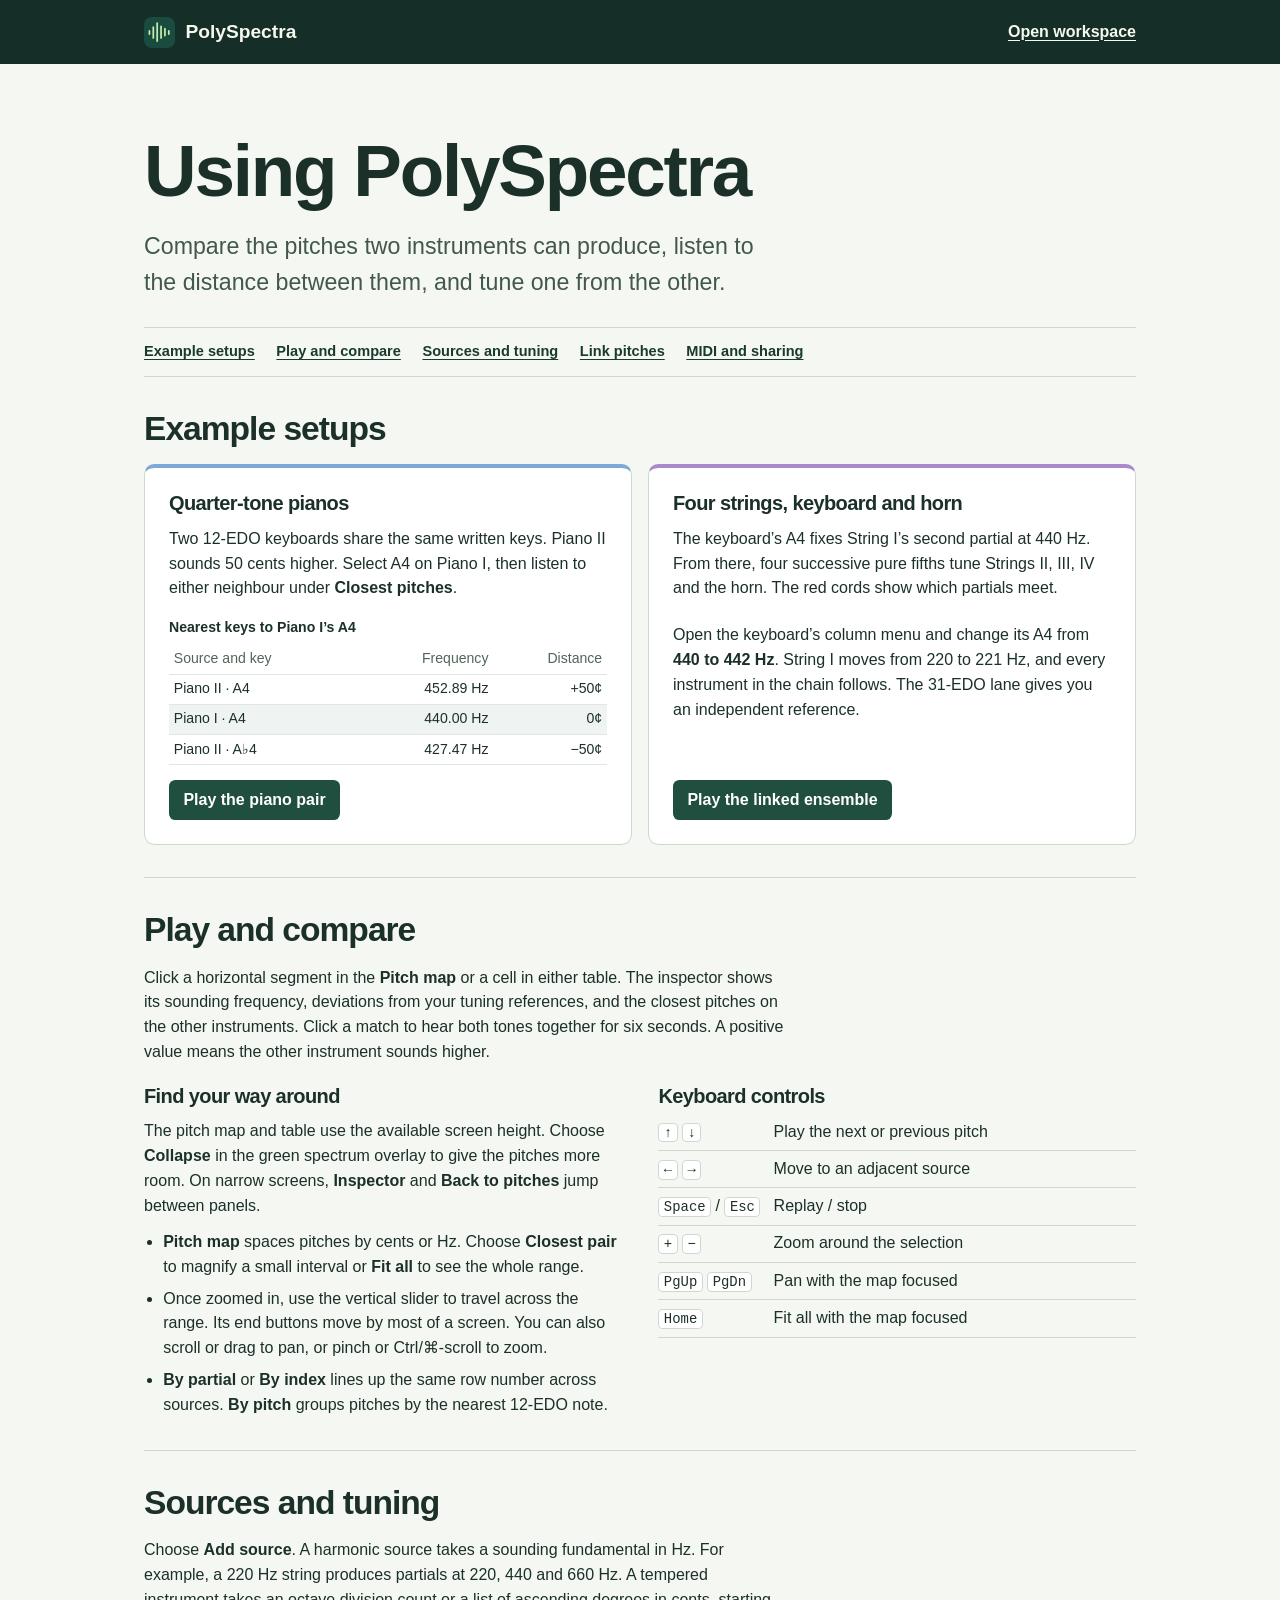
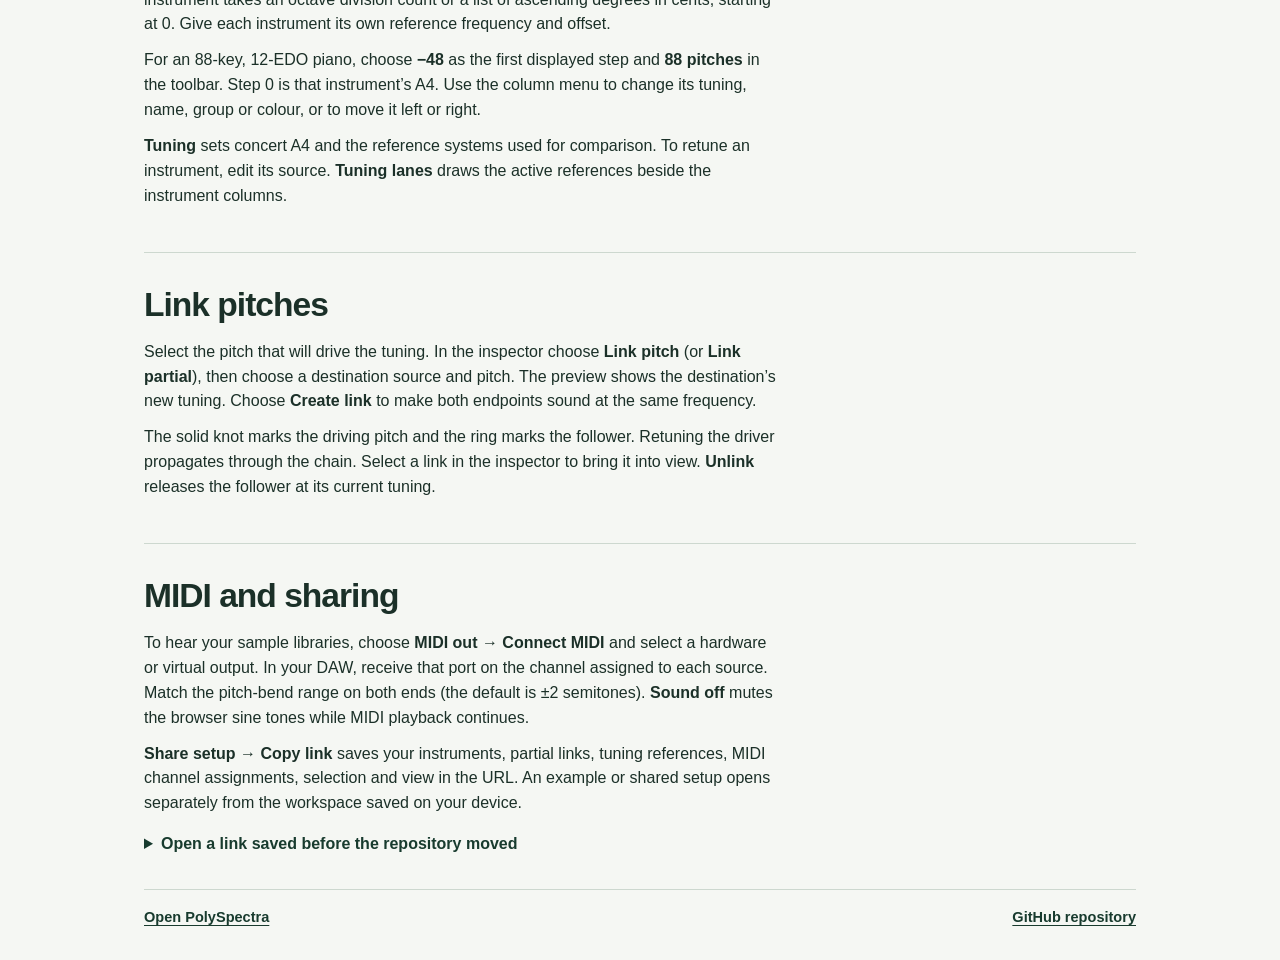
==== docs/index.html @ ae0e30a5 "Adapt the pitch workspace to the screen and publish a guide with linked examples" ====
<!doctype html>
<html lang="en">
  <head>
    <meta charset="utf-8" />
    <meta name="viewport" content="width=device-width, initial-scale=1" />
    <meta name="theme-color" content="#152e27" />
    <title>PolySpectra · User guide</title>
    <link rel="icon" href="../mark.svg" type="image/svg+xml" />
    <link rel="stylesheet" href="./guide.css" />
  </head>
  <body>
    <header>
      <nav aria-label="PolySpectra">
        <a class="brand" href="../"
          ><img src="../mark.svg" width="31" height="31" alt="" />PolySpectra</a
        ><a class="open" href="../">Open workspace</a>
      </nav>
    </header>
    <main>
      <h1>Using PolySpectra</h1>
      <p class="intro">
        Compare the pitches two instruments can produce, listen to the distance
        between them, and tune one from the other.
      </p>
      <nav class="contents" aria-label="On this page">
        <a href="#examples">Example setups</a
        ><a href="#play">Play and compare</a
        ><a href="#sources">Sources and tuning</a
        ><a href="#links">Link pitches</a><a href="#midi">MIDI and sharing</a>
      </nav>
      <section id="examples">
        <h2>Example setups</h2>
        <div class="examples">
          <article class="example">
            <h3>Quarter-tone pianos</h3>
            <p>
              Two 12-EDO keyboards share the same written keys. Piano II sounds
              50 cents higher. Select A4 on Piano I, then listen to either
              neighbour under <b>Closest pitches</b>.
            </p>
            <table>
              <caption>
                Nearest keys to Piano I’s A4
              </caption>
              <thead>
                <tr>
                  <th>Source and key</th>
                  <th>Frequency</th>
                  <th>Distance</th>
                </tr>
              </thead>
              <tbody>
                <tr>
                  <td>Piano II · A4</td>
                  <td>452.89 Hz</td>
                  <td>+50¢</td>
                </tr>
                <tr class="reference">
                  <td>Piano I · A4</td>
                  <td>440.00 Hz</td>
                  <td>0¢</td>
                </tr>
                <tr>
                  <td>Piano II · A♭4</td>
                  <td>427.47 Hz</td>
                  <td>−50¢</td>
                </tr>
              </tbody>
            </table>
            <a class="launch" href="../?example=quarter-tone-pianos"
              >Play the piano pair</a
            >
          </article>
          <article class="example strings">
            <h3>Four strings, keyboard and horn</h3>
            <p>
              The keyboard’s A4 fixes String I’s second partial at 440 Hz. From
              there, four successive pure fifths tune Strings II, III, IV and
              the horn. The red cords show which partials meet.
            </p>
            <p>
              Open the keyboard’s column menu and change its A4 from
              <b>440 to 442 Hz</b>. String I moves from 220 to 221 Hz, and every
              instrument in the chain follows. The 31-EDO lane gives you an
              independent reference.
            </p>
            <a class="launch" href="../?example=linked-strings"
              >Play the linked ensemble</a
            >
          </article>
        </div>
      </section>
      <section id="play">
        <h2>Play and compare</h2>
        <p>
          Click a horizontal segment in the <b>Pitch map</b> or a cell in either
          table. The inspector shows its sounding frequency, deviations from
          your tuning references, and the closest pitches on the other
          instruments. Click a match to hear both tones together for six
          seconds. A positive value means the other instrument sounds higher.
        </p>
        <div class="split">
          <div>
            <h3>Find your way around</h3>
            <p>
              The pitch map and table use the available screen height. Choose
              <b>Collapse</b> in the green spectrum overlay to give the pitches
              more room. On narrow screens, <b>Inspector</b> and
              <b>Back to pitches</b> jump between panels.
            </p>
            <ul>
              <li>
                <b>Pitch map</b> spaces pitches by cents or Hz. Choose
                <b>Closest pair</b> to magnify a small interval or
                <b>Fit all</b> to see the whole range.
              </li>
              <li>
                Once zoomed in, use the vertical slider to travel across the
                range. Its end buttons move by most of a screen. You can also
                scroll or drag to pan, or pinch or Ctrl/⌘-scroll to zoom.
              </li>
              <li>
                <b>By partial</b> or <b>By index</b> lines up the same row
                number across sources. <b>By pitch</b> groups pitches by the
                nearest 12-EDO note.
              </li>
            </ul>
          </div>
          <div>
            <h3>Keyboard controls</h3>
            <dl class="keys">
              <div>
                <dt><kbd>↑</kbd> <kbd>↓</kbd></dt>
                <dd>Play the next or previous pitch</dd>
              </div>
              <div>
                <dt><kbd>←</kbd> <kbd>→</kbd></dt>
                <dd>Move to an adjacent source</dd>
              </div>
              <div>
                <dt><kbd>Space</kbd> / <kbd>Esc</kbd></dt>
                <dd>Replay / stop</dd>
              </div>
              <div>
                <dt><kbd>+</kbd> <kbd>−</kbd></dt>
                <dd>Zoom around the selection</dd>
              </div>
              <div>
                <dt><kbd>PgUp</kbd> <kbd>PgDn</kbd></dt>
                <dd>Pan with the map focused</dd>
              </div>
              <div>
                <dt><kbd>Home</kbd></dt>
                <dd>Fit all with the map focused</dd>
              </div>
            </dl>
          </div>
        </div>
      </section>
      <section id="sources">
        <h2>Sources and tuning</h2>
        <p>
          Choose <b>Add source</b>. A harmonic source takes a sounding
          fundamental in Hz. For example, a 220 Hz string produces partials at
          220, 440 and 660 Hz. A tempered instrument takes an octave division
          count or a list of ascending degrees in cents, starting at 0. Give
          each instrument its own reference frequency and offset.
        </p>
        <p>
          For an 88-key, 12-EDO piano, choose <b>−48</b> as the first displayed
          step and <b>88 pitches</b> in the toolbar. Step 0 is that instrument’s
          A4. Use the column menu to change its tuning, name, group or colour,
          or to move it left or right.
        </p>
        <p>
          <b>Tuning</b> sets concert A4 and the reference systems used for
          comparison. To retune an instrument, edit its source.
          <b>Tuning lanes</b> draws the active references beside the instrument
          columns.
        </p>
      </section>
      <section id="links">
        <h2>Link pitches</h2>
        <p>
          Select the pitch that will drive the tuning. In the inspector choose
          <b>Link pitch</b> (or <b>Link partial</b>), then choose a destination
          source and pitch. The preview shows the destination’s new tuning.
          Choose <b>Create link</b> to make both endpoints sound at the same
          frequency.
        </p>
        <p>
          The solid knot marks the driving pitch and the ring marks the
          follower. Retuning the driver propagates through the chain. Select a
          link in the inspector to bring it into view. <b>Unlink</b> releases
          the follower at its current tuning.
        </p>
      </section>
      <section id="midi">
        <h2>MIDI and sharing</h2>
        <p>
          To hear your sample libraries, choose
          <b>MIDI out → Connect MIDI</b> and select a hardware or virtual
          output. In your DAW, receive that port on the channel assigned to each
          source. Match the pitch-bend range on both ends (the default is ±2
          semitones). <b>Sound off</b> mutes the browser sine tones while MIDI
          playback continues.
        </p>
        <p>
          <b>Share setup → Copy link</b> saves your instruments, partial links,
          tuning references, MIDI channel assignments, selection and view in the
          URL. An example or shared setup opens separately from the workspace
          saved on your device.
        </p>
        <details>
          <summary>Open a link saved before the repository moved</summary>
          <p>
            In an old setup URL, replace
            <code>adrianartacho.github.io</code> with
            <code>muk-labs.github.io</code>. Keep <code>/PolySpectra/</code> and
            everything after it, including the query string.
          </p>
        </details>
      </section>
      <footer>
        <a href="../">Open PolySpectra</a
        ><a href="https://github.com/MUK-Labs/PolySpectra">GitHub repository</a>
      </footer>
    </main>
  </body>
</html>
---- docs/guide.css ----
:root {
  color-scheme: light;
  font:
    100%/1.55 Inter,
    "Helvetica Neue",
    Arial,
    sans-serif;
  color: #1b3028;
  background: #f5f7f3;
  --line: #cdd8cf;
  --ink: #183b2e;
}
* {
  box-sizing: border-box;
}
body {
  margin: 0;
}
header {
  background: #152e27;
  color: #f5f8ef;
}
header nav,
main {
  max-width: 70rem;
  margin: auto;
  padding-inline: clamp(1rem, 5vw, 4.25rem);
}
header nav {
  min-height: 4rem;
  display: flex;
  align-items: center;
  justify-content: space-between;
  gap: 1rem;
}
a {
  color: var(--ink);
  text-underline-offset: 0.2em;
}
a:hover {
  text-decoration-thickness: 2px;
}
a:focus-visible,
summary:focus-visible {
  outline: 3px solid #63987e;
  outline-offset: 4px;
}
.brand,
.open {
  color: inherit;
}
.brand {
  display: inline-flex;
  align-items: center;
  gap: 0.65rem;
  font-size: 1.2rem;
  font-weight: 700;
  text-decoration: none;
}
.open {
  font-weight: 600;
}
main {
  padding-block: clamp(2rem, 5vw, 4rem) 2rem;
}
h1,
h2,
h3 {
  line-height: 1.17;
  letter-spacing: -0.03em;
  margin: 0;
}
h1 {
  font-size: clamp(2.55rem, 6vw, 4.55rem);
  font-weight: 650;
}
.intro {
  max-width: 40rem;
  font-size: clamp(1.12rem, 2.2vw, 1.45rem);
  color: #42584c;
  margin: 1rem 0 1.6rem;
}
.contents,
footer {
  display: flex;
  flex-wrap: wrap;
  gap: 0.45rem 1.35rem;
}
.contents {
  border-block: 1px solid var(--line);
  padding: 0.8rem 0;
}
.contents a,
footer a {
  font-size: 0.91rem;
  font-weight: 600;
}
section {
  padding-block: 2rem;
  border-bottom: 1px solid var(--line);
  scroll-margin-top: 1rem;
}
h2 {
  font-size: clamp(1.65rem, 3vw, 2.1rem);
  margin-bottom: 1rem;
}
h3 {
  font-size: 1.25rem;
}
p {
  margin: 0.7rem 0;
  max-width: 72ch;
}
.examples,
.split {
  display: grid;
  grid-template-columns: 1fr 1fr;
  gap: 1rem;
}
.example {
  display: flex;
  flex-direction: column;
  padding: clamp(1rem, 2.5vw, 1.5rem);
  border: 1px solid var(--line);
  border-top: 4px solid #7ea8d7;
  border-radius: 0.65rem;
  background: #fff;
}
.example.strings {
  border-top-color: #a88acb;
}
.example table {
  width: 100%;
  border-collapse: collapse;
  font-size: 0.88rem;
  font-variant-numeric: tabular-nums;
  margin: 0.3rem 0 0.9rem;
}
caption {
  text-align: left;
  font-weight: 600;
  margin-bottom: 0.35rem;
}
th,
td {
  padding: 0.23rem 0.3rem;
  border-bottom: 1px solid #e1e7df;
  text-align: right;
}
th:first-child,
td:first-child {
  text-align: left;
}
th {
  font-weight: 500;
  color: #526659;
}
.reference {
  background: #eff4f3;
}
.launch {
  align-self: flex-start;
  margin-top: auto;
  padding: 0.5rem 0.9rem;
  color: white;
  background: #204e3f;
  border-radius: 0.4rem;
  font-weight: 600;
  text-decoration: none;
}
.launch:hover {
  background: #163c30;
}
.strings p:last-of-type {
  margin-bottom: 1.1rem;
}
.split {
  margin-top: 1.25rem;
  gap: 2.3rem;
}
ul {
  margin: 0.5rem 0 0;
  padding-left: 1.2rem;
}
li + li {
  margin-top: 0.45rem;
}
.keys {
  margin: 0.35rem 0 0;
}
.keys div {
  display: grid;
  grid-template-columns: 7.2rem 1fr;
  border-bottom: 1px solid var(--line);
  padding: 0.36rem 0;
  align-items: baseline;
}
dd {
  margin: 0;
}
kbd,
code {
  font-family: "IBM Plex Mono", Consolas, monospace;
  font-size: 0.87em;
}
kbd {
  border: 1px solid var(--line);
  background: #fff;
  border-radius: 0.25rem;
  padding: 0.06rem 0.28rem;
  white-space: nowrap;
}
summary {
  cursor: pointer;
  font-weight: 600;
  color: var(--ink);
}
details {
  margin-top: 1rem;
}
footer {
  padding-top: 1rem;
  justify-content: space-between;
}
@media (max-width: 700px) {
  .examples,
  .split {
    grid-template-columns: minmax(0, 1fr);
    gap: 1rem;
  }
  section {
    padding-block: 1.5rem;
  }
}
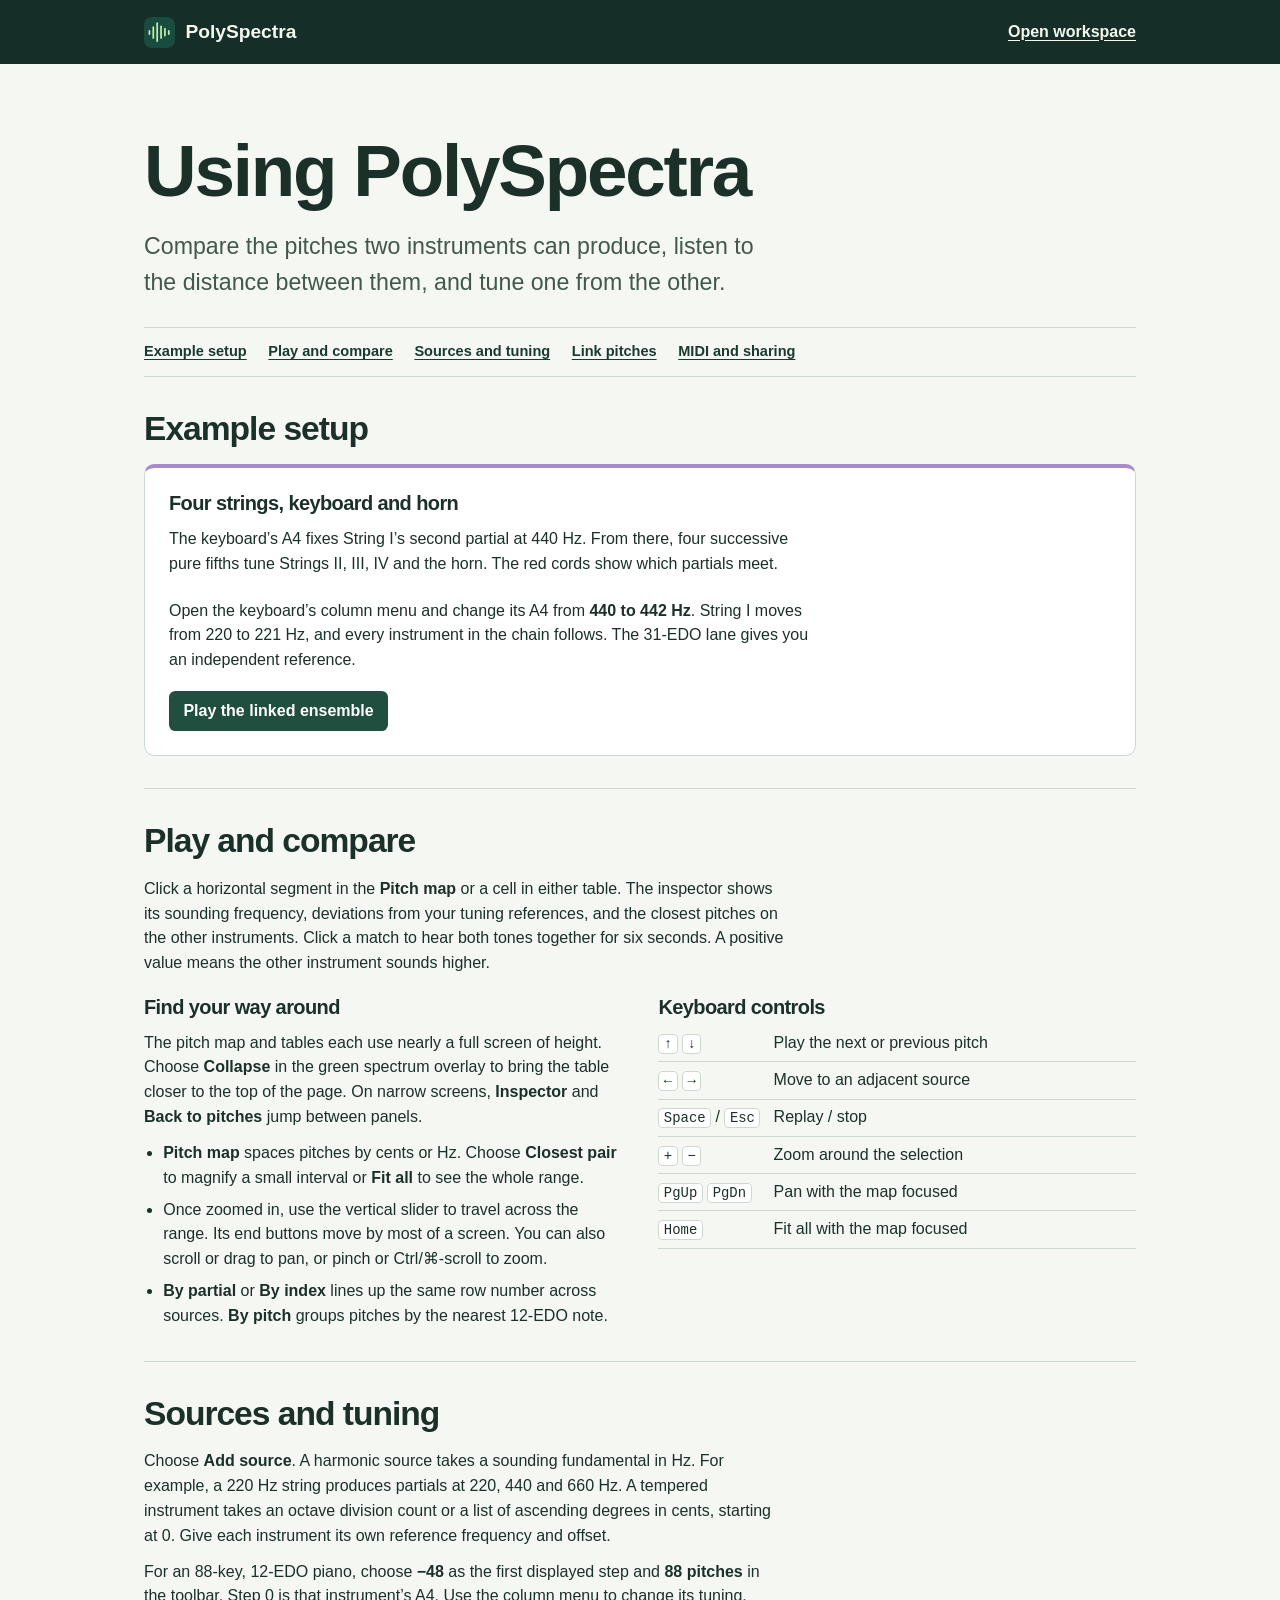
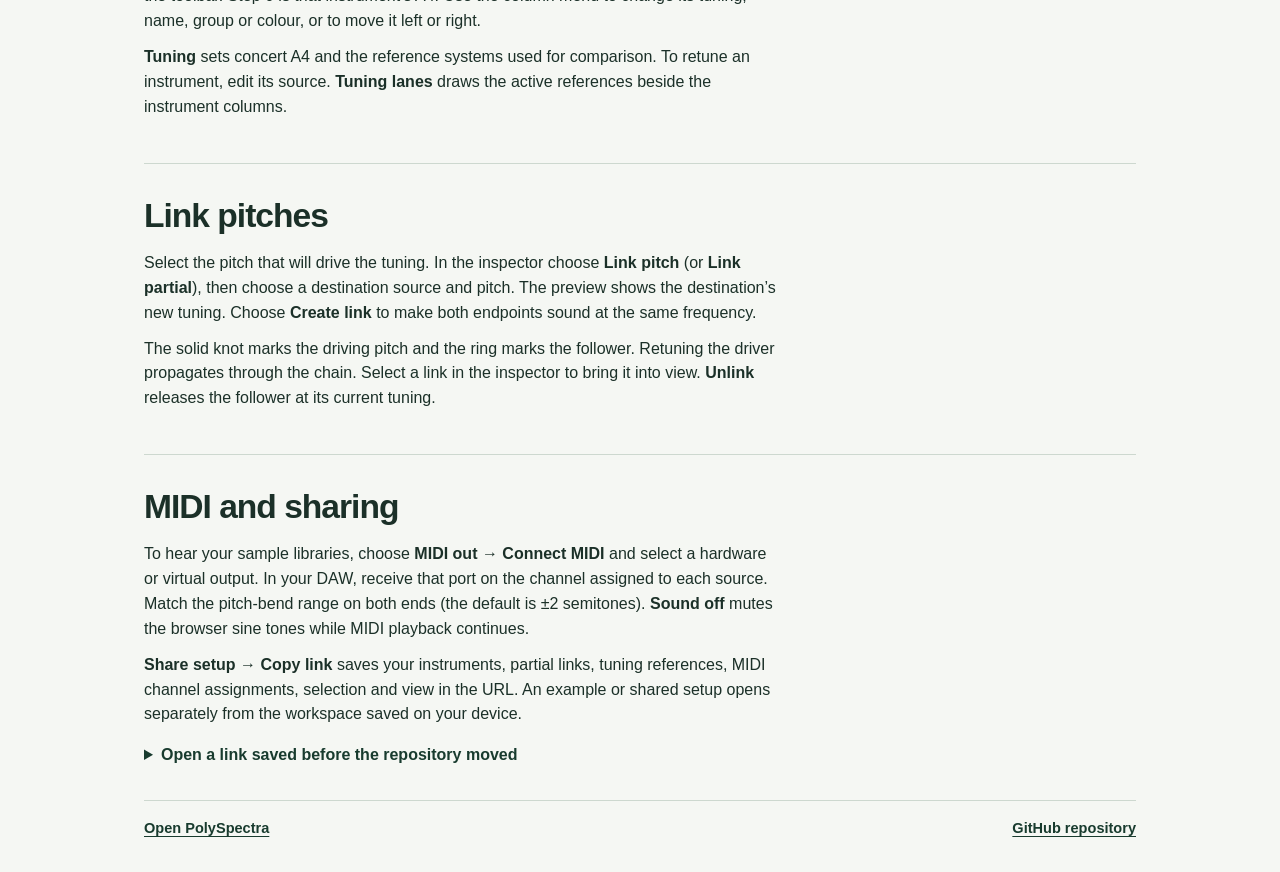
==== commit c401110b: "Give pitch tables a nearly full-screen height and simplify the documented example" ====
--- a/docs/index.html
+++ b/docs/index.html
@@ -6,7 +6,7 @@
     <meta name="theme-color" content="#152e27" />
     <title>PolySpectra · User guide</title>
     <link rel="icon" href="../mark.svg" type="image/svg+xml" />
-    <link rel="stylesheet" href="./guide.css" />
+    <link rel="stylesheet" href="./guide.css?v=linked-example" />
   </head>
   <body>
     <header>
@@ -23,72 +23,29 @@
         between them, and tune one from the other.
       </p>
       <nav class="contents" aria-label="On this page">
-        <a href="#examples">Example setups</a
-        ><a href="#play">Play and compare</a
+        <a href="#examples">Example setup</a><a href="#play">Play and compare</a
         ><a href="#sources">Sources and tuning</a
         ><a href="#links">Link pitches</a><a href="#midi">MIDI and sharing</a>
       </nav>
       <section id="examples">
-        <h2>Example setups</h2>
-        <div class="examples">
-          <article class="example">
-            <h3>Quarter-tone pianos</h3>
-            <p>
-              Two 12-EDO keyboards share the same written keys. Piano II sounds
-              50 cents higher. Select A4 on Piano I, then listen to either
-              neighbour under <b>Closest pitches</b>.
-            </p>
-            <table>
-              <caption>
-                Nearest keys to Piano I’s A4
-              </caption>
-              <thead>
-                <tr>
-                  <th>Source and key</th>
-                  <th>Frequency</th>
-                  <th>Distance</th>
-                </tr>
-              </thead>
-              <tbody>
-                <tr>
-                  <td>Piano II · A4</td>
-                  <td>452.89 Hz</td>
-                  <td>+50¢</td>
-                </tr>
-                <tr class="reference">
-                  <td>Piano I · A4</td>
-                  <td>440.00 Hz</td>
-                  <td>0¢</td>
-                </tr>
-                <tr>
-                  <td>Piano II · A♭4</td>
-                  <td>427.47 Hz</td>
-                  <td>−50¢</td>
-                </tr>
-              </tbody>
-            </table>
-            <a class="launch" href="../?example=quarter-tone-pianos"
-              >Play the piano pair</a
-            >
-          </article>
-          <article class="example strings">
-            <h3>Four strings, keyboard and horn</h3>
-            <p>
-              The keyboard’s A4 fixes String I’s second partial at 440 Hz. From
-              there, four successive pure fifths tune Strings II, III, IV and
-              the horn. The red cords show which partials meet.
-            </p>
-            <p>
-              Open the keyboard’s column menu and change its A4 from
-              <b>440 to 442 Hz</b>. String I moves from 220 to 221 Hz, and every
-              instrument in the chain follows. The 31-EDO lane gives you an
-              independent reference.
-            </p>
-            <a class="launch" href="../?example=linked-strings"
-              >Play the linked ensemble</a
-            >
-          </article>
-        </div>
+        <h2>Example setup</h2>
+        <article class="example">
+          <h3>Four strings, keyboard and horn</h3>
+          <p>
+            The keyboard’s A4 fixes String I’s second partial at 440 Hz. From
+            there, four successive pure fifths tune Strings II, III, IV and the
+            horn. The red cords show which partials meet.
+          </p>
+          <p>
+            Open the keyboard’s column menu and change its A4 from
+            <b>440 to 442 Hz</b>. String I moves from 220 to 221 Hz, and every
+            instrument in the chain follows. The 31-EDO lane gives you an
+            independent reference.
+          </p>
+          <a class="launch" href="../?example=linked-strings"
+            >Play the linked ensemble</a
+          >
+        </article>
       </section>
       <section id="play">
         <h2>Play and compare</h2>
@@ -103,10 +60,10 @@
           <div>
             <h3>Find your way around</h3>
             <p>
-              The pitch map and table use the available screen height. Choose
-              <b>Collapse</b> in the green spectrum overlay to give the pitches
-              more room. On narrow screens, <b>Inspector</b> and
-              <b>Back to pitches</b> jump between panels.
+              The pitch map and tables each use nearly a full screen of height.
+              Choose <b>Collapse</b> in the green spectrum overlay to bring the
+              table closer to the top of the page. On narrow screens,
+              <b>Inspector</b> and <b>Back to pitches</b> jump between panels.
             </p>
             <ul>
               <li>
--- a/docs/guide.css
+++ b/docs/guide.css
@@ -111,7 +111,6 @@
   margin: 0.7rem 0;
   max-width: 72ch;
 }
-.examples,
 .split {
   display: grid;
   grid-template-columns: 1fr 1fr;
@@ -122,41 +121,9 @@
   flex-direction: column;
   padding: clamp(1rem, 2.5vw, 1.5rem);
   border: 1px solid var(--line);
-  border-top: 4px solid #7ea8d7;
+  border-top: 4px solid #a88acb;
   border-radius: 0.65rem;
   background: #fff;
-}
-.example.strings {
-  border-top-color: #a88acb;
-}
-.example table {
-  width: 100%;
-  border-collapse: collapse;
-  font-size: 0.88rem;
-  font-variant-numeric: tabular-nums;
-  margin: 0.3rem 0 0.9rem;
-}
-caption {
-  text-align: left;
-  font-weight: 600;
-  margin-bottom: 0.35rem;
-}
-th,
-td {
-  padding: 0.23rem 0.3rem;
-  border-bottom: 1px solid #e1e7df;
-  text-align: right;
-}
-th:first-child,
-td:first-child {
-  text-align: left;
-}
-th {
-  font-weight: 500;
-  color: #526659;
-}
-.reference {
-  background: #eff4f3;
 }
 .launch {
   align-self: flex-start;
@@ -171,7 +138,7 @@
 .launch:hover {
   background: #163c30;
 }
-.strings p:last-of-type {
+.example p:last-of-type {
   margin-bottom: 1.1rem;
 }
 .split {
@@ -223,7 +190,6 @@
   justify-content: space-between;
 }
 @media (max-width: 700px) {
-  .examples,
   .split {
     grid-template-columns: minmax(0, 1fr);
     gap: 1rem;
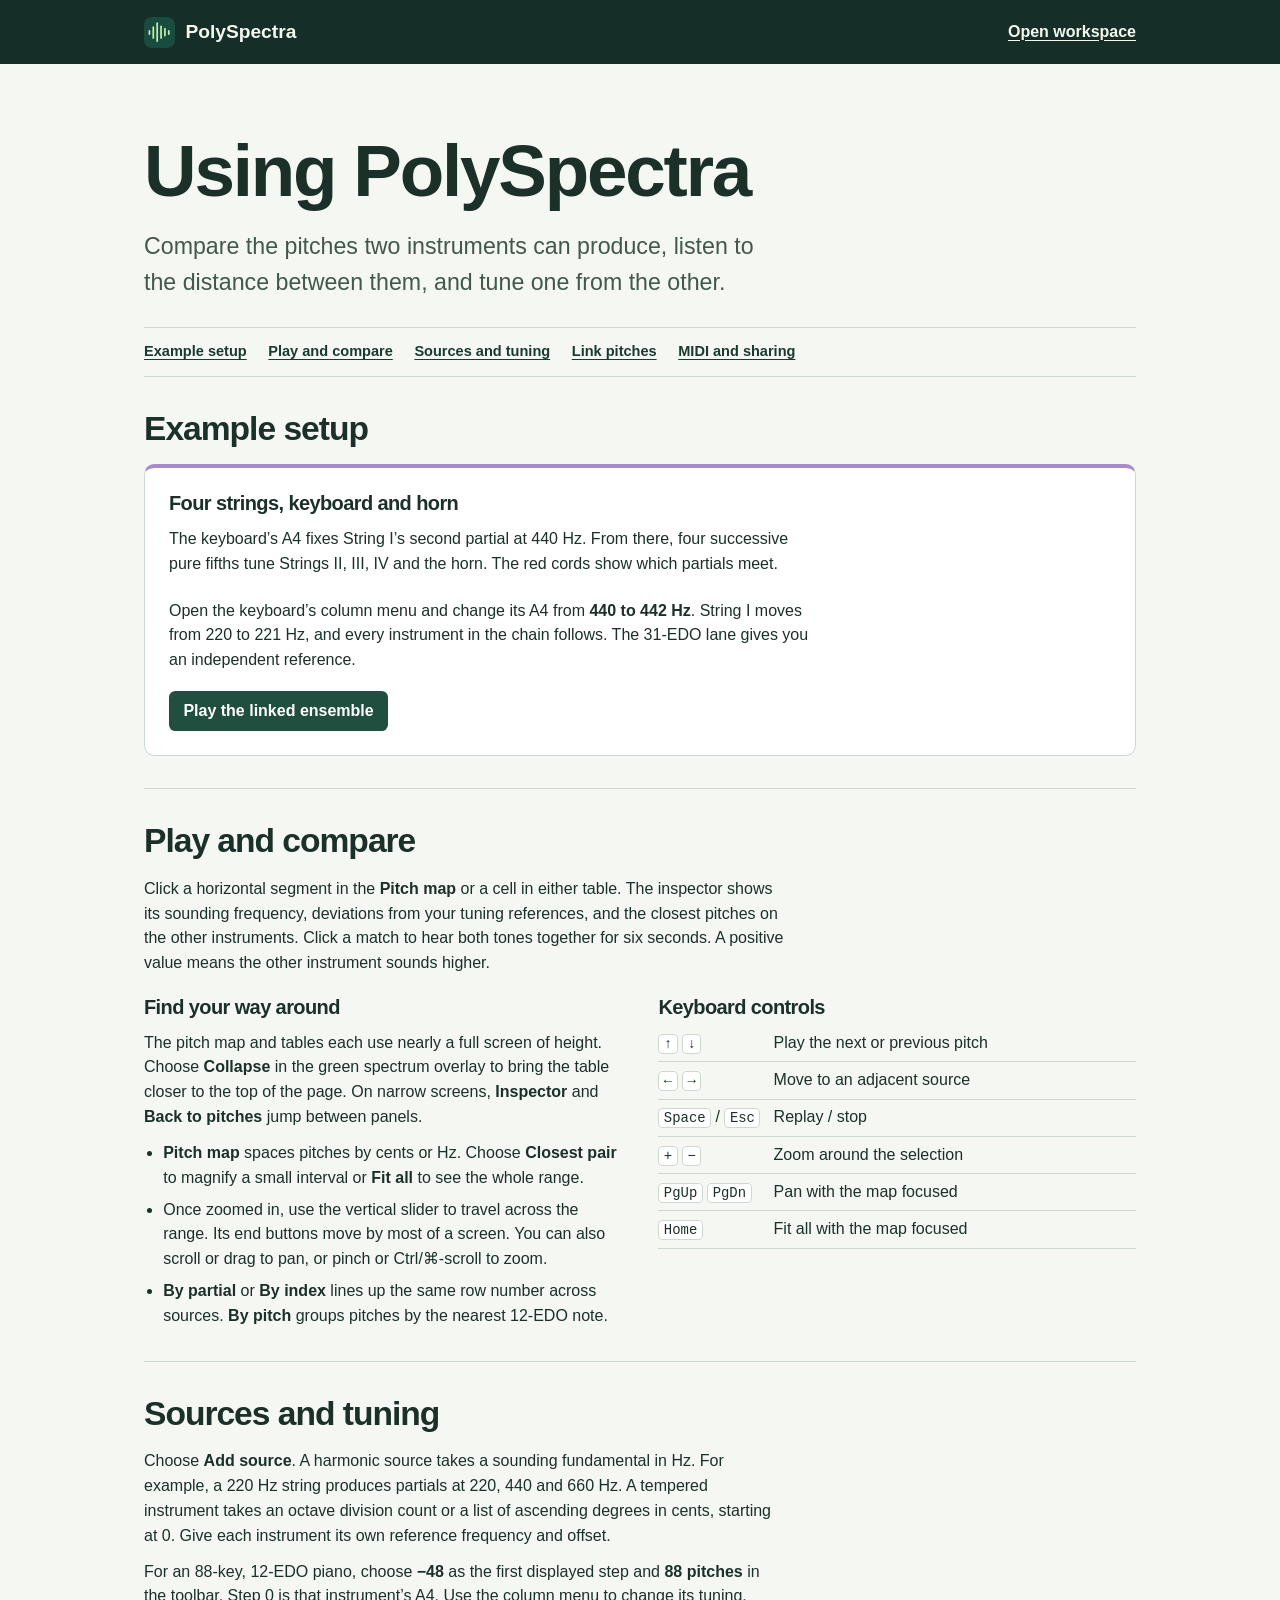
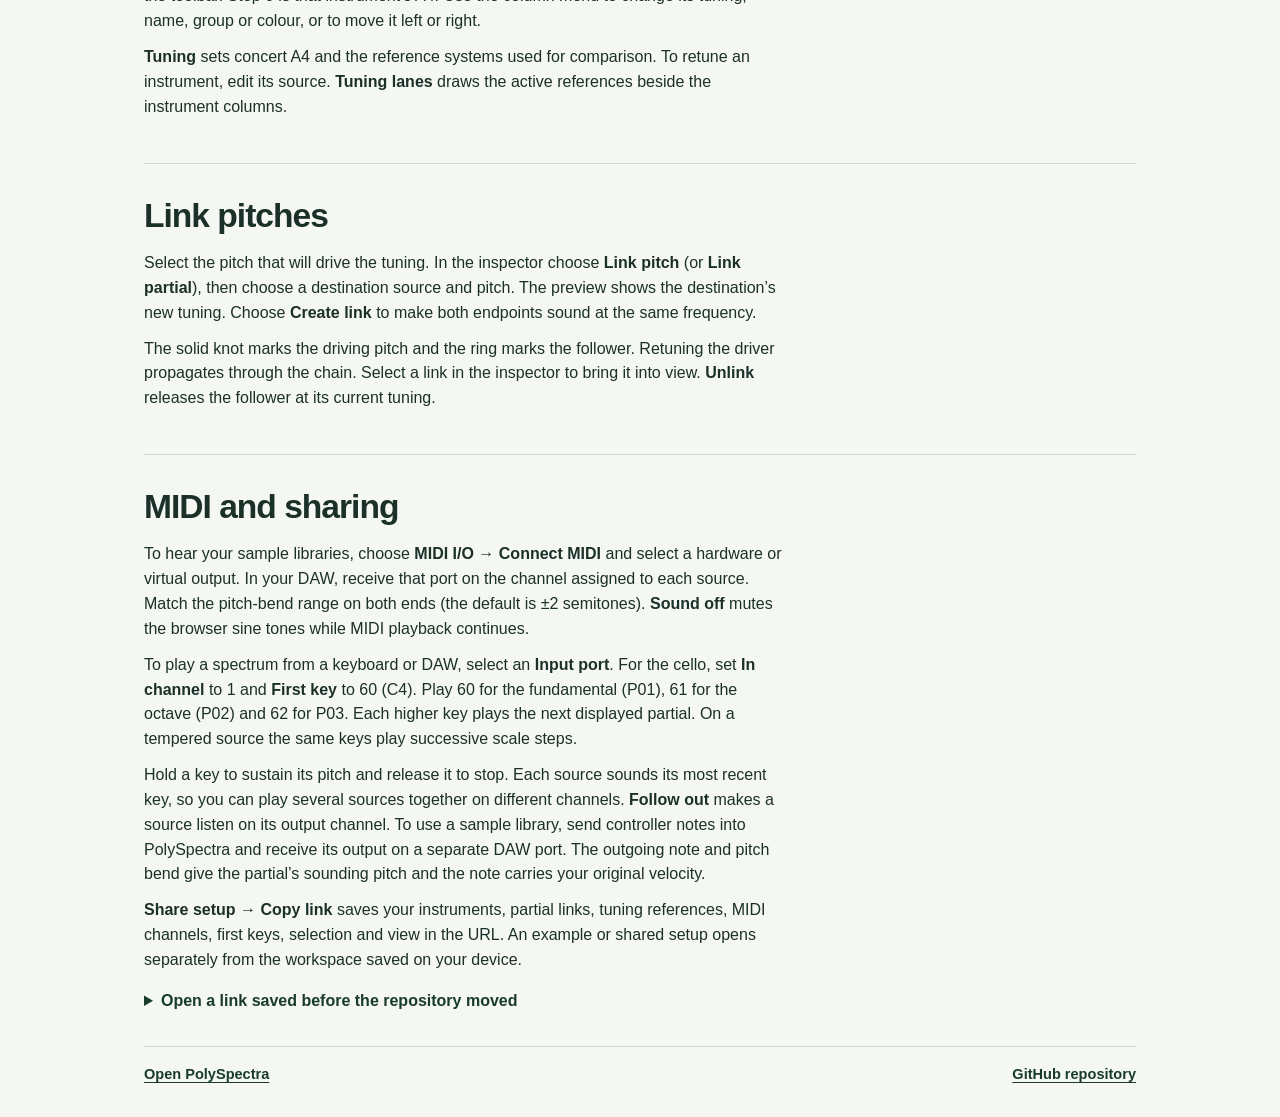
==== commit 40647e58: "Play source partials from configurable MIDI input keys and channels" ====
--- a/docs/index.html
+++ b/docs/index.html
@@ -156,15 +156,31 @@
         <h2>MIDI and sharing</h2>
         <p>
           To hear your sample libraries, choose
-          <b>MIDI out → Connect MIDI</b> and select a hardware or virtual
+          <b>MIDI I/O → Connect MIDI</b> and select a hardware or virtual
           output. In your DAW, receive that port on the channel assigned to each
           source. Match the pitch-bend range on both ends (the default is ±2
           semitones). <b>Sound off</b> mutes the browser sine tones while MIDI
           playback continues.
         </p>
         <p>
+          To play a spectrum from a keyboard or DAW, select an <b>Input port</b>.
+          For the cello, set <b>In channel</b> to 1 and <b>First key</b> to
+          60 (C4). Play 60 for the fundamental (P01), 61 for the octave (P02)
+          and 62 for P03. Each higher key plays the next displayed partial.
+          On a tempered source the same keys play successive scale steps.
+        </p>
+        <p>
+          Hold a key to sustain its pitch and release it to stop. Each source
+          sounds its most recent key, so you can play several sources together
+          on different channels. <b>Follow out</b> makes a source listen on its
+          output channel. To use a sample library, send controller notes into
+          PolySpectra and receive its output on a separate DAW port. The
+          outgoing note and pitch bend give the partial’s sounding pitch and
+          the note carries your original velocity.
+        </p>
+        <p>
           <b>Share setup → Copy link</b> saves your instruments, partial links,
-          tuning references, MIDI channel assignments, selection and view in the
+          tuning references, MIDI channels, first keys, selection and view in the
           URL. An example or shared setup opens separately from the workspace
           saved on your device.
         </p>
